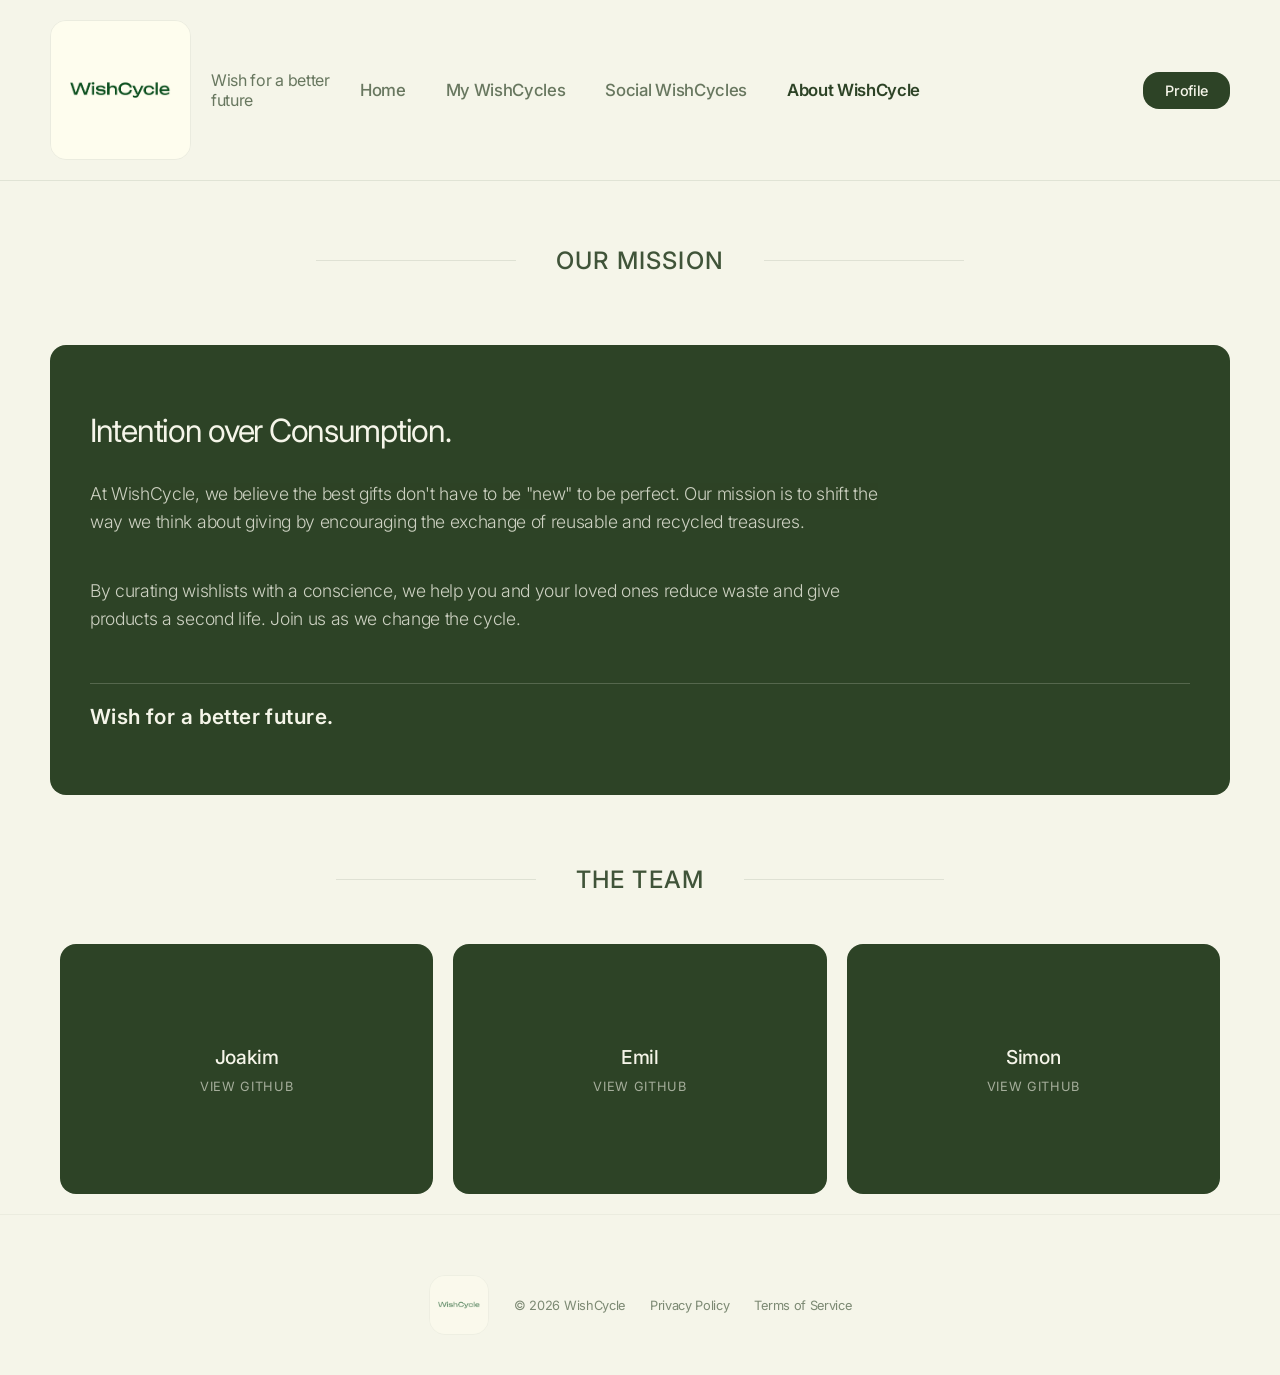
==== src/main/resources/templates/about-us.html @ 0ed9bd07 "user-profile.html created and typo in logo img fixed" ====
<!DOCTYPE html>
<html lang="en">
<head>
    <meta charset="UTF-8">
    <meta name="viewport" content="width=device-width, initial-scale=1.0">
    <title>WishCycle | About Us</title>
    <link rel="stylesheet" th:href="@{/css/style.css}" href="../static/css/style.css">
    <link href="https://fonts.googleapis.com/css2?family=Inter:wght@400;600&display=swap" rel="stylesheet">
</head>
<body>

<header class="navbar">
    <div class="header-left">
        <div class="logo">
            <a th:href="@{/homepage}" href="homepage.html">
                <img th:src="@{/images/WishCycle-Logo.png}" src="../static/images/WishCycle-Logo.png"
                     alt="WishCycle Logo">
            </a>
            <span class="slogan">Wish for a better future</span>
        </div>
    </div>

    <nav class="main-nav">
        <a th:href="@{/homepage}" href="homepage.html" class="nav-link">Home</a>
        <a th:href="@{/personal-wishcycles}" href="personal-wishcycles.html" class="nav-link">My WishCycles</a>
        <a th:href="@{/social-wishcycles}" href="social-wishcycles.html" class="nav-link">Social WishCycles</a>
        <a th:href="@{/about-us}" href="about-us.html" class="nav-link active">About WishCycle</a>
    </nav>

    <nav class="auth-buttons">
        <a th:href="@{/user-profile}" href="user-profile.html" class="btn-profile">Profile</a>
    </nav>
</header>

<main class="content-wrapper">

    <section class="wish-category">
        <h3 class="category-title">Our Mission</h3>
        <div class="boards-container">
            <div class="board-box about-hero">
                <h2>Intention over Consumption.</h2>
                <p>
                    At WishCycle, we believe the best gifts don't have to be "new" to be perfect.
                    Our mission is to shift the way we think about giving by encouraging the
                    exchange of reusable and recycled treasures.
                </p>
                <p>
                    By curating wishlists with a conscience, we help you and your loved ones
                    reduce waste and give products a second life. Join us as we change the cycle.
                </p>
                <div class="mission-slogan">Wish for a better future.</div>
            </div>
        </div>
    </section>

    <section class="wish-category">
        <h3 class="category-title">The Team</h3>
        <div class="team-container">
            <a href="https://github.com/Joakim700" class="inspo-card github-link">
                <span>Joakim</span>
                <small>View GitHub</small>
            </a>

            <a href="https://github.com/Mowgli-dk" class="inspo-card github-link">
                <span>Emil</span>
                <small>View GitHub</small>
            </a>

            <a href="https://github.com/SimonBeCh" class="inspo-card github-link">
                <span>Simon</span>
                <small>View GitHub</small>
            </a>
        </div>
    </section>

</main>

<footer class="main-footer">
    <div class="footer-content-minimal">
        <a th:href="@{homepage}" href="homepage.html">
            <img th:src="@{/images/WishCycle-Logo.png}" src="../static/images/WishCycle-Logo.png" alt="WishCycle Logo"
                 class="footer-logo">
        </a>
        <span class="footer-tag">© 2026 WishCycle</span>
        <a href="#" class="footer-link">Privacy Policy</a>
        <a href="#" class="footer-link">Terms of Service</a>
    </div>
</footer>

</body>
</html>
---- src/main/resources/static/css/style.css ----
/* 1. VARIABLE DEFINITIONS */
:root {
    --cream: #F5F5E9; /* Light background color */
    --forest-dark: #2D4326; /* Deep green for boxes and buttons */
    --text-white: #FFFFFF;
}

/* 2. GENERAL RESET */
* {
    box-sizing: border-box;
    margin: 0;
    padding: 0;
}

body {
    font-family: 'Inter', sans-serif;
    letter-spacing: -0.02em;
    background-color: var(--cream);
    color: var(--forest-dark);
    margin: 0;
    padding: 0;
    display: flex;
    flex-direction: column;
    min-height: 100vh; /* Takes up full screen height */
}

h2 {
    font-weight: 600; /* Semi-bold */
    letter-spacing: -0.04em; /* Slightly tighter for large text */
    color: var(--cream);
}

/* 3. HEADER & NAVIGATION */
.navbar {
    display: flex;
    justify-content: space-between;
    align-items: center;
    padding: 20px 50px;
    background-color: var(--cream);
    border-bottom: 1px solid rgba(45, 67, 38, 0.1);
    position: sticky;
    top: 0;
    z-index: 100;
    height: auto;
    min-height: 120px;
}

/* Target the logo container */
.logo {
    display: flex;
    align-items: center;
    gap: 15px;
}

/* Target the actual image inside that container */
.logo img {
    height: 140px;
    width: auto;
    display: block;
    cursor: pointer;
    border-radius: 16px;
    overflow: hidden;
    border: 1px solid rgba(45, 67, 38, 0.05);
    transition: opacity 0.3s ease, transform 0.2s ease;
}

.logo img:hover {
    opacity: 0.7;
    transform: scale(1.02);
    box-shadow: 0 4px 15px rgba(0, 0, 0, 0.1)
}

.slogan {
    font-size: 1rem;
    margin-left: 5px;
    opacity: 0.7;


}

/* Grouping Logo and Nav Links */
.header-left {
    flex: 1;
    display: flex;
    align-items: center;
}

/* The Navigation Link row */
.main-nav {
    flex: 1;
    display: flex;
    justify-content: center;
    gap: 40px;
}

/* Individual Link Styling (Matching Footer Style) */
.nav-link {
    text-decoration: none;
    color: var(--forest-dark);
    font-size: 1.05rem;
    font-weight: 500;
    opacity: 0.7;
    transition: opacity 0.2s ease;
    white-space: nowrap;
}

.nav-link:hover {
    opacity: 1;
}

/* Active state (Optional: makes the current page link look darker) */
.nav-link.active {
    opacity: 1;
    font-weight: 600;
}

.header-left, .auth-buttons {
    flex: 1;
    display: flex;
    align-items: center;
}

.auth-buttons {
    flex: 1;
    display: flex;
    justify-content: flex-end;
    gap: 15px;
}

/* Rectangle Buttons */
.btn-login, .btn-signup {
    background-color: var(--forest-dark);
    color: var(--cream);
    border: none;
    padding: 10px 22px;
    cursor: pointer;
    font-size: 0.9rem;
    font-weight: 500;
    text-decoration: none;
    transition: transform 0.2s ease, box-shadow 0.2s ease, background-color 0.2s ease;
    border-radius: 16px;
    overflow: hidden;
}

/* User Circle Icon */
.btn-profile {
    background-color: var(--forest-dark);
    color: var(--cream);
    border: none;
    padding: 10px 22px;
    cursor: pointer;
    font-size: 0.9rem;
    font-weight: 500;
    text-decoration: none;
    transition: transform 0.2s ease, box-shadow 0.2s ease, background-color 0.2s ease;
    border-radius: 16px;
    overflow: hidden;
}

.btn-login:hover, .btn-signup:hover, .btn-profile:hover {
    transform: translateY(-3px) scale(1.05);
    box-shadow: 0 6px 12px rgba(0, 0, 0, 0.15);
    background-color: #36522e;
}


/* 4. MAIN BOARDS SECTION (The two big green boxes) */
.boards-container {
    display: flex;
    gap: 20px;
    height: 450px;
    margin-top: 40px;
    padding: 0 50px;
}

.board-box {
    text-decoration: none;
    display: flex;
    flex-direction: column;
    flex: 1;
    background-color: var(--forest-dark);
    color: var(--cream);
    padding: 40px;
    transition: transform 0.2s ease, box-shadow 0.2s ease;
    cursor: pointer;
    -webkit-font-smoothing: antialiased;
    -moz-osx-font-smoothing: grayscale;
    border-radius: 16px;
    overflow: hidden;
}

.board-box:hover {
    text-decoration: none;
    transform: translateY(-5px);
    box-shadow: 0 6px 12px rgba(0, 0, 0, 0.15);
    background-color: #36522e;
}

.board-box h2 {
    font-size: 2rem;
    font-weight: 400;
    color: var(--cream);
    margin-bottom: 10px;
    text-decoration: none;
}

.board-box p {
    font-size: 1rem;
    color: var(--cream);
    opacity: 0.6;
    font-weight: 300;
    line-height: 1.4;
}

.board-box:hover p {
    opacity: 1;
    transition: opacity 0.2s ease;
}

/* 5. INSPO SECTION (The bottom row) */
.inspo-container {
    background-color: transparent; /* This removes the border-to-border green bar */
    display: flex;
    gap: 20px; /* Same gap as boards-container */
    padding: 20px 50px; /* 50px side padding matches your boards perfectly */
    margin-top: 10px;
    flex-wrap: wrap;
}

.inspo-card {
    background-color: var(--forest-dark); /* Now the boxes themselves are green */
    color: var(--cream); /* Text turns cream to be readable */
    flex: 1 1 calc(33.333% - 20px);
    height: 250px;
    display: flex;
    flex-direction: column;
    align-items: center;
    justify-content: center;
    font-size: 1.2rem;
    font-weight: 500;
    transition: transform 0.2s ease, box-shadow 0.2s ease;
    cursor: pointer;
    border-radius: 16px;
    overflow: hidden;
    min-width: 200px;

}

.inspo-card:hover {
    transform: translateY(-5px);
    box-shadow: 0 6px 12px rgba(0, 0, 0, 0.15);
    background-color: #36522e;

}


/* --- Login Page and Sign Up Page Specific Styles --- */

/* Centering the login card on the screen */
.login-body, .signup-body {
    display: flex;
    justify-content: center;
    align-items: center;
    min-height: 100vh;
}

.login-card, .signup-card {
    background: white;
    padding: 40px;
    width: 100%;
    max-width: 400px;
    border: 1px solid rgba(45, 67, 38, 0.1);
    text-align: center;
    border-radius: 16px;
    overflow: hidden;
}

.login-logo img, .signup-logo img {
    height: 60px;
    margin-bottom: 20px;
    border: 1px solid rgba(45, 67, 38, 0.1);
    border-radius: 16px;
    overflow: hidden;
}

.login-card h2, .signup-card h2 {
    font-family: 'Inter', sans-serif;
    margin-bottom: 10px;
    color: var(--forest-dark);
}

.login-card p, .signup-card p {
    font-family: 'Inter', sans-serif;
    font-size: 0.9rem;
    color: var(--forest-dark);
    margin-bottom: 30px;
}

.login-logo-container, .signup-logo-container {
    padding-bottom: 20px; /* Space between logo and the line */
    margin-bottom: 25px; /* Space between the line and the text below */
    border-bottom: 1px solid rgba(45, 67, 38, 0.15); /* Light forest-green line */
    display: flex;
    justify-content: center;
    margin-left: auto;
    margin-right: auto;
    width: 80%;
}

.login-logo-container img, .signup-logo-container img {
    height: 160px; /* Adjust based on your logo's look */
    width: auto;
    border-radius: 16px;
    overflow: hidden;
}

/* Input Styles */
.input-group {
    text-align: left;
    margin-bottom: 20px;
}

.input-group label {
    display: block;
    font-size: 0.85rem;
    font-weight: 600;
    margin-bottom: 5px;
    color: var(--forest-dark);
}

.input-group input {
    width: 100%;
    padding: 12px;
    border: 1px solid var(--forest-dark);
    font-family: inherit;
    font-size: 1rem;
    border-radius: 16px;
    overflow: hidden;
}

.input-group input:focus {
    outline: 2px solid var(--forest-dark);
    border-color: var(--forest-dark);
}

.btn-primary {
    width: 100%;
    background-color: var(--forest-dark);
    color: white;
    border: none;
    padding: 14px;
    font-size: 1rem;
    font-weight: 600;
    cursor: pointer;
    margin-top: 10px;
    border-radius: 16px;
    overflow: hidden;
}

.login-footer, .signup-footer {
    margin-top: 25px;
    font-size: 0.85rem;
}

.login-footer a, .signup-footer a {
    color: var(--forest-dark);
    font-weight: 600;
    text-decoration: none;
}


/* --- Footer Styling --- */
.main-footer {
    width: 100%;
    padding: 60px 50px 40px 50px;
    background-color: var(--cream);
    margin-top: auto;
    border-top: 1px solid rgba(45, 67, 38, 0.05);
}

.footer-content-minimal {
    display: flex;
    justify-content: center;
    align-items: center;
    flex-wrap: wrap;
    gap: 25px;
    max-width: 1100px;
    margin: 0 auto;
}

.footer-logo {
    height: 60px;
    width: auto;
    opacity: 0.6;
    display: block;
    cursor: pointer;
    border-radius: 16px;
    overflow: hidden;
    border: 1px solid rgba(45, 67, 38, 0.05);
    transition: opacity 0.3s ease, transform 0.2s ease;
}

.footer-logo:hover {
    opacity: 1;
}

.footer-tag, .footer-link {
    color: var(--forest-dark);
    font-size: 0.8rem;
    text-decoration: none;
    opacity: 0.6;
    font-weight: 400;
    transition: opacity 0.2s ease;
}

.footer-link:hover {
    opacity: 1;
    color: var(--forest-dark);
}

/* --- Personal WishCycles Specifics --- */

.content-wrapper {
    padding-top: 5px; /* Space below the navbar */
    display: flex;
    flex-direction: column;
    gap: 10px; /* Space between the two categories */
}

.wish-category {
    display: flex;
    flex-direction: column;
}

.category-title {
    display: flex;
    align-items: center;
    text-align: center;
    justify-content: center;
    font-family: 'Inter', sans-serif;
    font-size: 1.5rem;
    font-weight: 500;
    color: var(--forest-dark);
    opacity: 0.9;
    margin: 60px 0 30px 0;
    width: 100%;
    letter-spacing: 0.05em;
    text-transform: uppercase;

}

/* The Subtle Lines */
.category-title::before,
.category-title::after {
    content: "";
    flex: 1;
    border-bottom: 1px solid rgba(45, 67, 38, 0.12); /* Very light forest line */
    margin: 0 40px; /* Space between the text and the lines */
    max-width: 200px; /* Adjust this to make the lines longer or shorter */
}

/* Ensure the inspo-container in this view doesn't have top margin
   since the category title handles the spacing */
.wish-category .inspo-container {
    margin-top: 0;
}



/* --- About Us Page Styling*/

/* Styling for the GitHub links on the About page */
.github-link {
    text-decoration: none;
    text-align: center;
    display: flex;
    flex-direction: column;
    gap: 10px;
}

.github-link small {
    font-size: 0.8rem;
    opacity: 0.6;
    font-weight: 400;
    text-transform: uppercase;
    letter-spacing: 0.05em;
}

.github-link:hover small {
    opacity: 1;
}

.about-hero {
    cursor: default;
    height: auto;
    min-height: 300px;
    justify-content: center;
}

.about-hero p {
    max-width: 800px;
    margin-top: 20px;
    font-size: 1.1rem;
    opacity: 0.8;
    margin-bottom: 20px;
    line-height: 1.6;
}

.mission-slogan {
    margin-top: 30px;
    font-weight: 600;
    font-size: 1.3rem;
    color: var(--cream);
    letter-spacing: 0.02em;
    border-top: 1px solid rgba(245, 245, 233, 0.2); /* Subtle cream line */
    padding-top: 20px;
    display: inline-block;
}

.team-container {
    display: flex;
    gap: 20px;
    padding: 20px 50px;
    justify-content: center; /* Centers the three boxes */
}

.team-container .inspo-card {
    /* This overrides the 25% width and sets it to roughly 33% */
    flex: 0 1 calc(33.333% - 20px);
    min-width: 250px; /* Prevents them from getting too skinny */
}


/* --- User Profile Page Styling --- */

/* Center the profile on the page */
.profile-centered {
    display: flex;
    justify-content: center;
    align-items: center;
    padding: 60px 20px;
    flex-grow: 1;
}

.profile-card {
    background-color: white;
    width: 100%;
    max-width: 500px;
    padding: 40px;
    border-radius: 16px;
    border: 1px solid rgba(45, 67, 38, 0.1);
    box-shadow: 0 4px 20px rgba(0,0,0,0.05);
    text-align: center;
}

/* The Circle Avatar */
.profile-avatar {
    width: 80px;
    height: 80px;
    background-color: var(--forest-dark);
    color: var(--cream);
    border-radius: 50%;
    display: flex;
    align-items: center;
    justify-content: center;
    font-size: 2rem;
    font-weight: 600;
    margin: 0 auto 20px auto;
    text-transform: uppercase;
}

.profile-header h2 {
    color: var(--forest-dark);
    font-size: 1.8rem;
    margin-bottom: 5px;
}

.member-since {
    font-size: 0.9rem;
    opacity: 0.6;
    margin-bottom: 30px;
}

/* Detail Rows */
.profile-details {
    text-align: left;
    border-top: 1px solid rgba(45, 67, 38, 0.1);
    padding-top: 30px;
}

.detail-item {
    margin-bottom: 25px;
}

.detail-item label {
    display: block;
    font-size: 0.75rem;
    font-weight: 600;
    text-transform: uppercase;
    letter-spacing: 0.05em;
    color: var(--forest-dark);
    opacity: 0.5;
    margin-bottom: 5px;
}

.detail-item p {
    font-size: 1.1rem;
    color: var(--forest-dark);
    font-weight: 500;
}

.hint {
    font-size: 0.75rem;
    opacity: 0.5;
    font-style: italic;
}

/* Buttons */
.profile-actions {
    display: flex;
    flex-direction: column;
    gap: 10px;
    margin-top: 20px;
}

.btn-secondary {
    background: transparent;
    border: 1px solid var(--forest-dark);
    color: var(--forest-dark);
    padding: 12px;
    border-radius: 12px;
    cursor: pointer;
    font-weight: 600;
    transition: all 0.2s ease;
}

.btn-secondary:hover {
    background: var(--forest-dark);
    color: var(--cream);
}

.btn-logout {
    background: transparent;
    border: none;
    color: #a34b4b; /* Subtle red for logout */
    padding: 10px;
    cursor: pointer;
    font-size: 0.9rem;
    text-decoration: underline;
}
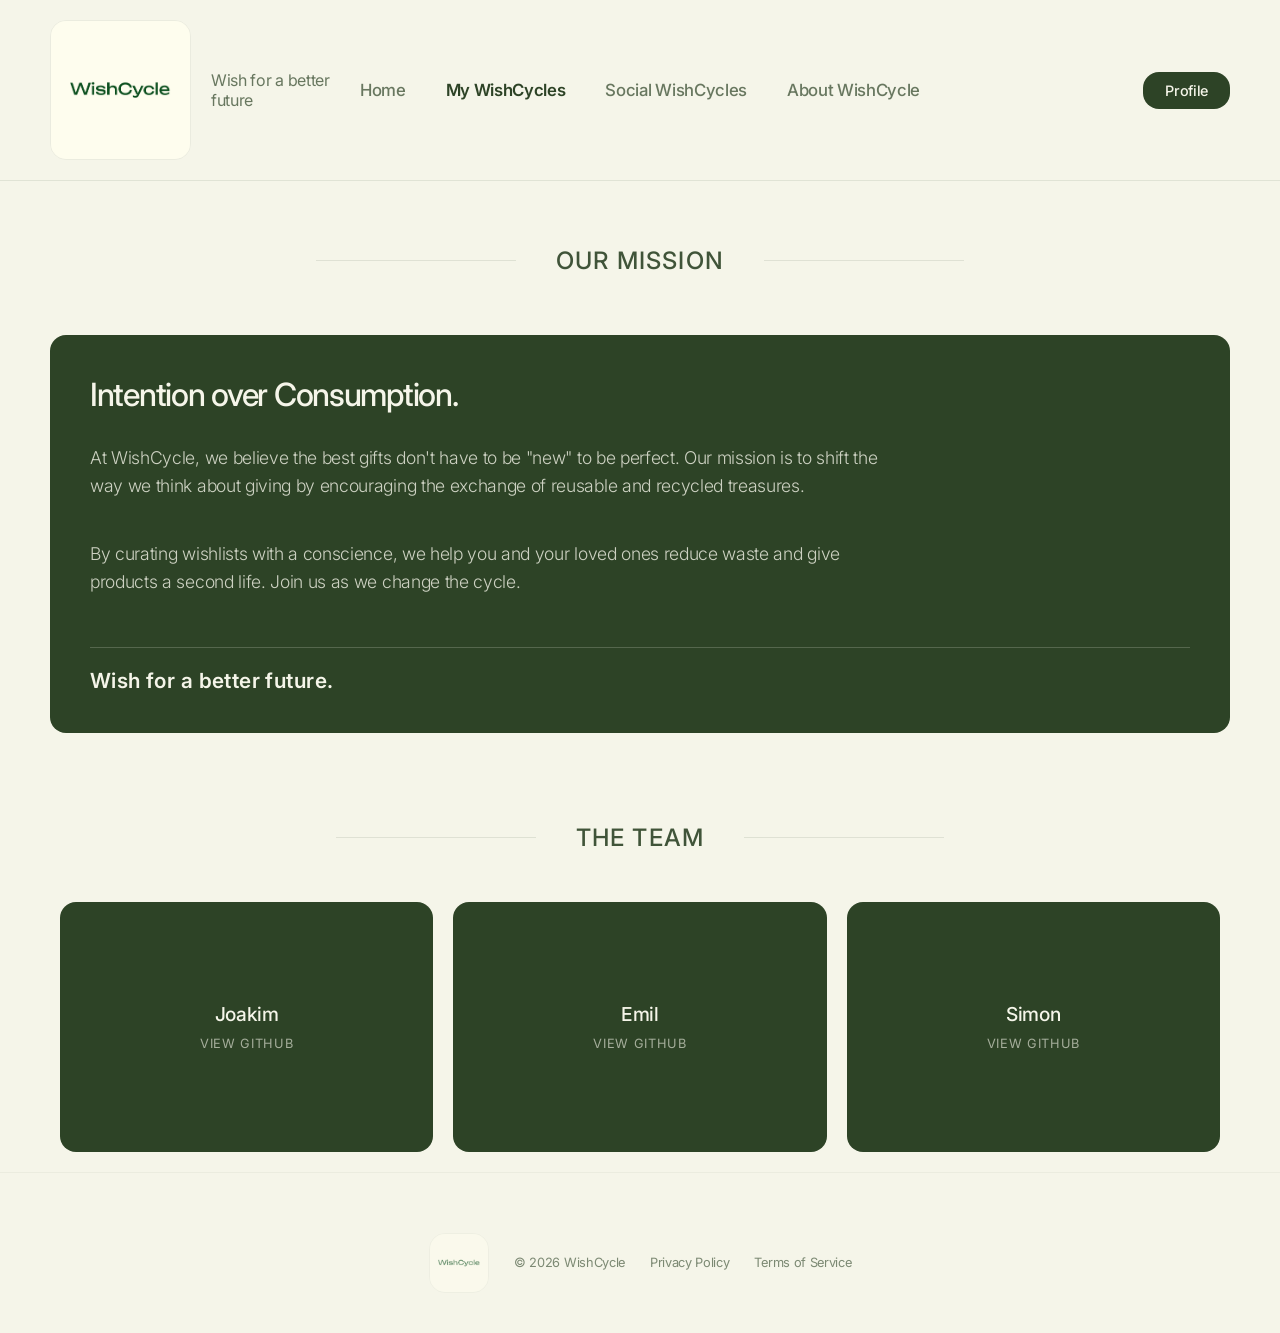
==== commit b79cf4d0: "fixed html redirects that demand memberId" ====
--- a/src/main/resources/templates/about-us.html
+++ b/src/main/resources/templates/about-us.html
@@ -12,7 +12,7 @@
 <header class="navbar">
     <div class="header-left">
         <div class="logo">
-            <a th:href="@{/homepage}" href="homepage.html">
+            <a th:href="@{/wishcycle/homepage}" href="homepage.html">
                 <img th:src="@{/images/WishCycle-Logo.png}" src="../static/images/WishCycle-Logo.png"
                      alt="WishCycle Logo">
             </a>
@@ -21,15 +21,22 @@
     </div>
 
     <nav class="main-nav">
-        <a th:href="@{/homepage}" href="homepage.html" class="nav-link">Home</a>
-        <a th:href="@{/personal-wishcycles}" href="personal-wishcycles.html" class="nav-link">My WishCycles</a>
-        <a th:href="@{/social-wishcycles}" href="social-wishcycles.html" class="nav-link">Social WishCycles</a>
-        <a th:href="@{/about-us}" href="about-us.html" class="nav-link active">About WishCycle</a>
+        <a th:href="@{/wishcycle/homepage}" class="nav-link">Home</a>
+
+        <a th:href="@{/wishcycle/wishlists/{id}(id=${session.member.memberId})}"
+           class="nav-link active">My WishCycles</a>
+
+        <a th:href="@{/wishcycle/social-wishlists/{id}(id=${session.member.memberId})}"
+           class="nav-link">Social WishCycles</a>
+        <a th:href="@{/wishcycle/about-us}" href="about-us.html" class="nav-link">About WishCycle</a>
     </nav>
 
     <nav class="auth-buttons">
-        <a th:href="@{/user-profile}" href="user-profile.html" class="btn-profile">Profile</a>
+        <a th:href="@{/wishcycle/login/profile/{id}(id=${session.member.memberId})}"
+           class="btn-profile">Profile</a>
     </nav>
+</header>
+
 </header>
 
 <main class="content-wrapper">
--- a/src/main/resources/static/css/style.css
+++ b/src/main/resources/static/css/style.css
@@ -165,92 +165,142 @@
 
 
 /* 4. MAIN BOARDS SECTION (The two big green boxes) */
+
+.board-box,
+.inspo-card,
+.view-link,
+.nav-link {
+    text-decoration: none !important;
+}
 .boards-container {
     display: flex;
     gap: 20px;
-    height: 450px;
-    margin-top: 40px;
-    padding: 0 50px;
+    padding: 20px 50px;
+    flex-wrap: wrap;
+    margin-top: 10px;
 }
 
 .board-box {
     text-decoration: none;
     display: flex;
     flex-direction: column;
-    flex: 1;
+    flex: 1 1 calc(33.333% - 20px);
     background-color: var(--forest-dark);
     color: var(--cream);
     padding: 40px;
-    transition: transform 0.2s ease, box-shadow 0.2s ease;
-    cursor: pointer;
-    -webkit-font-smoothing: antialiased;
-    -moz-osx-font-smoothing: grayscale;
-    border-radius: 16px;
-    overflow: hidden;
-}
-
+    border-radius: 16px;
+    min-width: 300px;
+    min-height: 250px;
+    transition: transform 0.3s cubic-bezier(0.175, 0.885, 0.32, 1.275),
+    box-shadow 0.3s ease,
+    background-color 0.3s ease;
+    cursor: pointer;
+    overflow: hidden;
+}
+
+/* The "Pop and Highlight" Effect */
 .board-box:hover {
-    text-decoration: none;
-    transform: translateY(-5px);
-    box-shadow: 0 6px 12px rgba(0, 0, 0, 0.15);
-    background-color: #36522e;
+    transform: translateY(-8px) scale(1.01);
+    background-color: #36522e; /* Light up green */
+    box-shadow: 0 12px 24px rgba(0, 0, 0, 0.2);
 }
 
 .board-box h2 {
     font-size: 2rem;
-    font-weight: 400;
-    color: var(--cream);
+    font-weight: 500;
     margin-bottom: 10px;
+    color: var(--cream);
+    border-bottom: none;
     text-decoration: none;
 }
 
 .board-box p {
     font-size: 1rem;
-    color: var(--cream);
-    opacity: 0.6;
+    opacity: 0.7;
     font-weight: 300;
     line-height: 1.4;
-}
-
-.board-box:hover p {
+    margin-bottom: 20px;
+}
+
+/* The link at the bottom of the dashboard card */
+.view-link {
+    margin-top: auto;
+    font-size: 0.85rem;
+    font-weight: 600;
+    text-transform: uppercase;
+    letter-spacing: 0.05em;
+    opacity: 0.5;
+    transition: all 0.3s ease;
+}
+
+.board-box:hover .view-link {
     opacity: 1;
-    transition: opacity 0.2s ease;
+    transform: translateX(5px);
+    text-decoration: none;
 }
 
 /* 5. INSPO SECTION (The bottom row) */
 .inspo-container {
-    background-color: transparent; /* This removes the border-to-border green bar */
-    display: flex;
-    gap: 20px; /* Same gap as boards-container */
-    padding: 20px 50px; /* 50px side padding matches your boards perfectly */
-    margin-top: 10px;
+    display: flex;
+    gap: 20px;
+    padding: 20px 50px;
     flex-wrap: wrap;
 }
 
 .inspo-card {
-    background-color: var(--forest-dark); /* Now the boxes themselves are green */
-    color: var(--cream); /* Text turns cream to be readable */
+    background-color: var(--forest-dark);
+    color: var(--cream);
     flex: 1 1 calc(33.333% - 20px);
     height: 250px;
     display: flex;
-    flex-direction: column;
     align-items: center;
     justify-content: center;
     font-size: 1.2rem;
     font-weight: 500;
-    transition: transform 0.2s ease, box-shadow 0.2s ease;
-    cursor: pointer;
-    border-radius: 16px;
-    overflow: hidden;
+    border-radius: 16px;
+    transition: transform 0.2s ease, box-shadow 0.2s ease, background-color 0.2s ease;
+    cursor: pointer;
     min-width: 200px;
-
+    text-align: center;
+    padding: 20px;
 }
 
 .inspo-card:hover {
     transform: translateY(-5px);
-    box-shadow: 0 6px 12px rgba(0, 0, 0, 0.15);
-    background-color: #36522e;
-
+    box-shadow: 0 8px 16px rgba(0, 0, 0, 0.15);
+    background-color: #36522e; /* Matches the board-box hover color */
+    text-decoration: none;
+}
+
+/* --- 6. ACTION BAR BUTTONS --- */
+.action-bar {
+    display: flex;
+    justify-content: flex-end;
+    gap: 15px;
+    padding: 20px 50px 10px 50px;
+}
+
+.btn-action {
+    text-decoration: none;
+    background-color: transparent;
+    color: var(--forest-dark);
+    border: 1px solid rgba(45, 67, 38, 0.3);
+    padding: 10px 22px;
+    border-radius: 12px;
+    font-size: 0.9rem;
+    font-weight: 500;
+    transition: all 0.2s ease;
+    display: flex;
+    align-items: center;
+    gap: 8px;
+}
+
+.btn-action:hover {
+    background-color: var(--forest-dark);
+    color: var(--cream);
+    border-color: var(--forest-dark);
+    transform: translateY(-2px);
+    box-shadow: 0 4px 10px rgba(0, 0, 0, 0.1);
 }
 
 
@@ -355,6 +405,7 @@
     margin-top: 10px;
     border-radius: 16px;
     overflow: hidden;
+    transition: transform 0.2s ease, box-shadow 0.2s ease, background-color 0.2s ease;
 }
 
 .login-footer, .signup-footer {
@@ -418,7 +469,7 @@
     color: var(--forest-dark);
 }
 
-/* --- Personal WishCycles Specifics --- */
+/* --- Personal WishCycles Styling --- */
 
 .content-wrapper {
     padding-top: 5px; /* Space below the navbar */
@@ -447,6 +498,45 @@
     letter-spacing: 0.05em;
     text-transform: uppercase;
 
+}
+
+/* Container for the buttons */
+.action-bar {
+    display: flex;
+    justify-content: flex-end; /* Aligns buttons to the right */
+    gap: 15px;
+    padding: 20px 50px 10px 50px;
+    margin-top: 10px;
+}
+
+/* Individual Action Button */
+.btn-action {
+    text-decoration: none;
+    background-color: transparent;
+    color: var(--forest-dark);
+    border: 1px solid rgba(45, 67, 38, 0.3);
+    padding: 10px 20px;
+    border-radius: 12px;
+    font-size: 0.9rem;
+    font-weight: 500;
+    transition: all 0.2s ease;
+    display: flex;
+    align-items: center;
+    gap: 8px;
+}
+
+.btn-action .icon {
+    font-size: 1.1rem;
+    font-weight: 400;
+}
+
+/* Hover State */
+.btn-action:hover {
+    background-color: var(--forest-dark);
+    color: var(--cream);
+    border-color: var(--forest-dark);
+    transform: translateY(-2px);
+    box-shadow: 0 4px 8px rgba(0, 0, 0, 0.1);
 }
 
 /* The Subtle Lines */
@@ -619,8 +709,9 @@
 .profile-actions {
     display: flex;
     flex-direction: column;
-    gap: 10px;
-    margin-top: 20px;
+    align-items: center;
+    gap: 15px;
+    margin-top: 30px;
 }
 
 .btn-secondary {
@@ -634,6 +725,24 @@
     transition: all 0.2s ease;
 }
 
+/* Ensure the primary button doesn't stretch too wide if you don't want it to */
+.profile-actions .btn-primary {
+    width: 100%;
+    max-width: 300px; /* Gives it a nice, contained look */
+    border-radius: 16px;
+}
+
+.btn-primary:hover {
+    transform: translateY(-3px) scale(1.02); /* Slight lift and grow */
+    box-shadow: 0 6px 15px rgba(0, 0, 0, 0.15); /* Soft glow/shadow */
+    background-color: #36522e; /* Slightly lighter forest green */
+}
+
+.btn-primary:active {
+    transform: translateY(-1px) scale(1.0);
+    box-shadow: 0 2px 5px rgba(0, 0, 0, 0.1);
+}
+
 .btn-secondary:hover {
     background: var(--forest-dark);
     color: var(--cream);
@@ -642,9 +751,44 @@
 .btn-logout {
     background: transparent;
     border: none;
-    color: #a34b4b; /* Subtle red for logout */
+    color: #a34b4b;
+    text-decoration: none;
     padding: 10px;
     cursor: pointer;
     font-size: 0.9rem;
-    text-decoration: underline;
-}
+    font-weight: 500;
+}
+
+.btn-logout:hover {
+    opacity: 1;
+    text-decoration: underline; /* Underline only appears on hover */
+}
+
+
+
+/* --- Forms for adding new Wishlist and Item --- */
+
+.form-layout {
+    text-align: left;
+    margin-top: 20px;
+}
+
+.custom-select {
+    width: 100%;
+    padding: 12px;
+    border: 1px solid var(--forest-dark);
+    border-radius: 16px;
+    background-color: white;
+    font-family: inherit;
+    font-size: 1rem;
+    color: var(--forest-dark);
+    appearance: none; /* Removes default arrow */
+    background-image: url("data:image/svg+xml;charset=UTF-8,%3csvg xmlns='http://www.w3.org/2000/svg' viewBox='0 0 24 24' fill='none' stroke='%232D4326' stroke-width='2' stroke-linecap='round' stroke-linejoin='round'%3e%3cpolyline points='6 9 12 15 18 9'%3e%3c/polyline%3e%3c/svg%3e");
+    background-repeat: no-repeat;
+    background-position: right 1rem center;
+    background-size: 1em;
+}
+
+.custom-select:focus {
+    outline: 2px solid var(--forest-dark);
+}
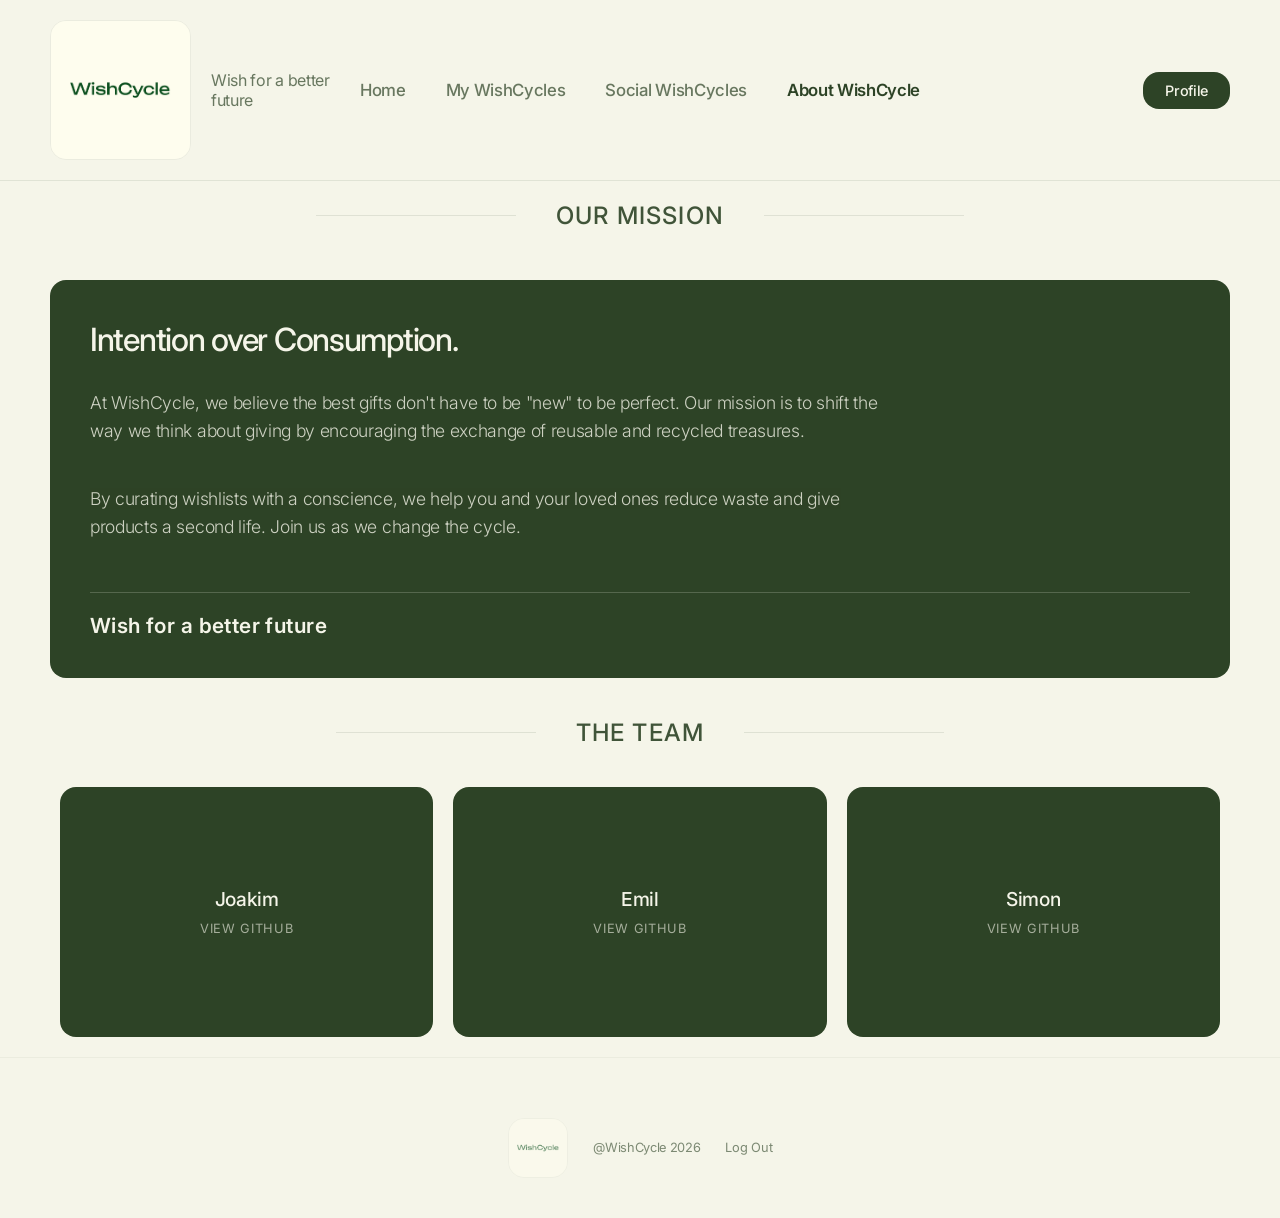
==== commit 39e20eb3: "a lot of detaling and log out added to footer" ====
--- a/src/main/resources/templates/about-us.html
+++ b/src/main/resources/templates/about-us.html
@@ -21,22 +21,15 @@
     </div>
 
     <nav class="main-nav">
-        <a th:href="@{/wishcycle/homepage}" class="nav-link">Home</a>
-
-        <a th:href="@{/wishcycle/wishlists/{id}(id=${session.member.memberId})}"
-           class="nav-link active">My WishCycles</a>
-
-        <a th:href="@{/wishcycle/social-wishlists/{id}(id=${session.member.memberId})}"
-           class="nav-link">Social WishCycles</a>
-        <a th:href="@{/wishcycle/about-us}" href="about-us.html" class="nav-link">About WishCycle</a>
+        <a th:href="@{/wishcycle/homepage}" href="homepage.html" class="nav-link">Home</a>
+        <a th:href="@{/wishcycle/wishlists/{memberId}}" href="personal-wishcycles.html" class="nav-link">My WishCycles</a>
+        <a th:href="@{/wishcycle/social-wishlists/{memberId}}" href="social-wishcycles.html" class="nav-link">Social WishCycles</a>
+        <a th:href="@{/wishcycle/about-us}" href="about-us.html" class="nav-link active">About WishCycle</a>
     </nav>
 
     <nav class="auth-buttons">
-        <a th:href="@{/wishcycle/login/profile/{id}(id=${session.member.memberId})}"
-           class="btn-profile">Profile</a>
+        <a th:href="@{/wishcycle/login/profile/{memberId}}" href="user-profile.html" class="btn-profile">Profile</a>
     </nav>
-</header>
-
 </header>
 
 <main class="content-wrapper">
@@ -55,7 +48,7 @@
                     By curating wishlists with a conscience, we help you and your loved ones
                     reduce waste and give products a second life. Join us as we change the cycle.
                 </p>
-                <div class="mission-slogan">Wish for a better future.</div>
+                <div class="mission-slogan">Wish for a better future</div>
             </div>
         </div>
     </section>
@@ -84,13 +77,12 @@
 
 <footer class="main-footer">
     <div class="footer-content-minimal">
-        <a th:href="@{homepage}" href="homepage.html">
+        <a th:href="@{/wishcycle/homepage}" href="homepage.html">
             <img th:src="@{/images/WishCycle-Logo.png}" src="../static/images/WishCycle-Logo.png" alt="WishCycle Logo"
                  class="footer-logo">
         </a>
-        <span class="footer-tag">© 2026 WishCycle</span>
-        <a href="#" class="footer-link">Privacy Policy</a>
-        <a href="#" class="footer-link">Terms of Service</a>
+        <span class="footer-tag">@WishCycle 2026</span>
+        <a th:href="@{/login-page}" href="login-page.html" class="footer-link">Log Out</a>
     </div>
 </footer>
 
--- a/src/main/resources/static/css/style.css
+++ b/src/main/resources/static/css/style.css
@@ -196,6 +196,38 @@
     background-color 0.3s ease;
     cursor: pointer;
     overflow: hidden;
+}
+
+.homepage-hero {
+    display: flex;
+    justify-content: center;
+    gap: 20px;
+    padding: 20px 50px;
+    width: 100%;
+}
+
+/* The Featured/Large Boxes */
+.large-box {
+    /* flex-grow: 2 makes it twice the size of standard boxes */
+    flex: 2 1 calc(66.666% - 20px);
+    min-height: 250px; /* Keep your existing height */
+}
+
+.homepage-hero .large-box {
+    flex: 1; /* Both grow equally */
+    min-height: 350px; /* Gives them a nice 'hero' presence */
+    max-width: calc(50% - 10px); /* Strict limit to keep them side-by-side */
+}
+
+/* Ensure the boxes don't get too cramped on smaller screens */
+@media (max-width: 800px) {
+    .homepage-hero-row {
+        flex-direction: column;
+        padding: 20px;
+    }
+    .homepage-hero,.large-box {
+        width: 100%;
+    }
 }
 
 /* The "Pop and Highlight" Effect */
@@ -472,10 +504,10 @@
 /* --- Personal WishCycles Styling --- */
 
 .content-wrapper {
-    padding-top: 5px; /* Space below the navbar */
+    padding-top: 0px; /* Space below the navbar */
     display: flex;
     flex-direction: column;
-    gap: 10px; /* Space between the two categories */
+    gap: 0px; /* Space between the two categories */
 }
 
 .wish-category {
@@ -493,10 +525,11 @@
     font-weight: 500;
     color: var(--forest-dark);
     opacity: 0.9;
-    margin: 60px 0 30px 0;
+    margin: 20px 0 20px 0;
     width: 100%;
     letter-spacing: 0.05em;
     text-transform: uppercase;
+    border-bottom: none;
 
 }
 
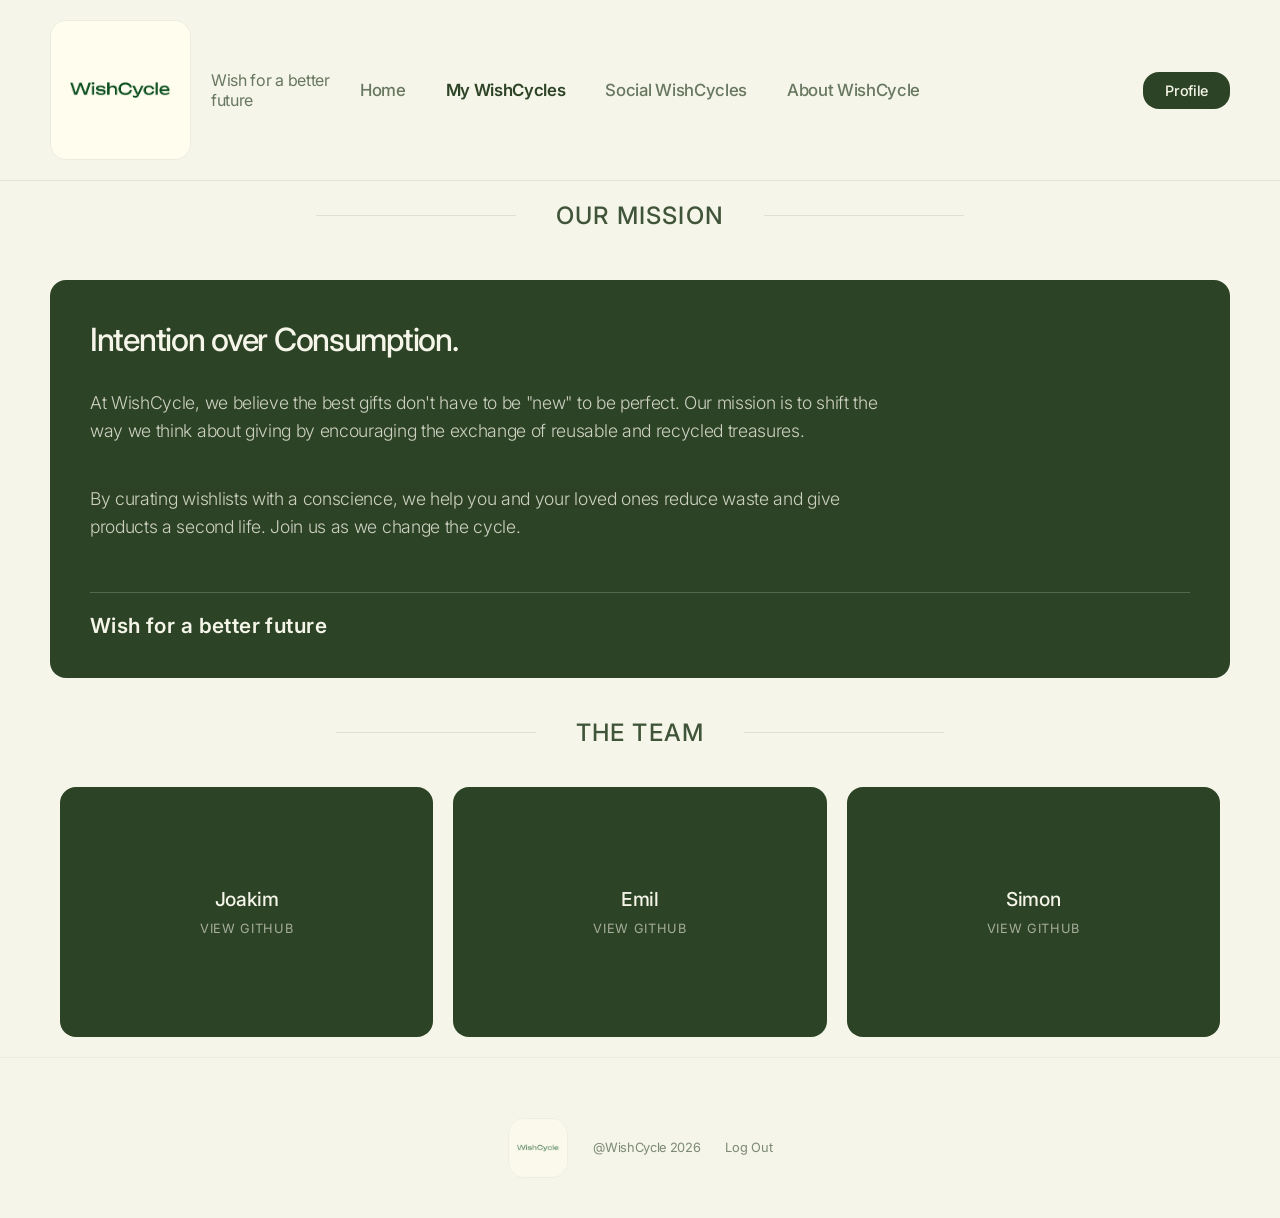
==== commit edaec53f: "a lot of detaling and log out added to footer a lot of detaling and log out added to footer" ====
--- a/src/main/resources/templates/about-us.html
+++ b/src/main/resources/templates/about-us.html
@@ -21,15 +21,22 @@
     </div>
 
     <nav class="main-nav">
-        <a th:href="@{/wishcycle/homepage}" href="homepage.html" class="nav-link">Home</a>
-        <a th:href="@{/wishcycle/wishlists/{memberId}}" href="personal-wishcycles.html" class="nav-link">My WishCycles</a>
-        <a th:href="@{/wishcycle/social-wishlists/{memberId}}" href="social-wishcycles.html" class="nav-link">Social WishCycles</a>
-        <a th:href="@{/wishcycle/about-us}" href="about-us.html" class="nav-link active">About WishCycle</a>
+        <a th:href="@{/wishcycle/homepage}" class="nav-link">Home</a>
+
+        <a th:href="@{/wishcycle/wishlists/{id}(id=${session.member.memberId})}"
+           class="nav-link active">My WishCycles</a>
+
+        <a th:href="@{/wishcycle/social-wishlists/{id}(id=${session.member.memberId})}"
+           class="nav-link">Social WishCycles</a>
+        <a th:href="@{/wishcycle/about-us}" href="about-us.html" class="nav-link">About WishCycle</a>
     </nav>
 
     <nav class="auth-buttons">
-        <a th:href="@{/wishcycle/login/profile/{memberId}}" href="user-profile.html" class="btn-profile">Profile</a>
+        <a th:href="@{/wishcycle/login/profile/{id}(id=${session.member.memberId})}"
+           class="btn-profile">Profile</a>
     </nav>
+</header>
+
 </header>
 
 <main class="content-wrapper">
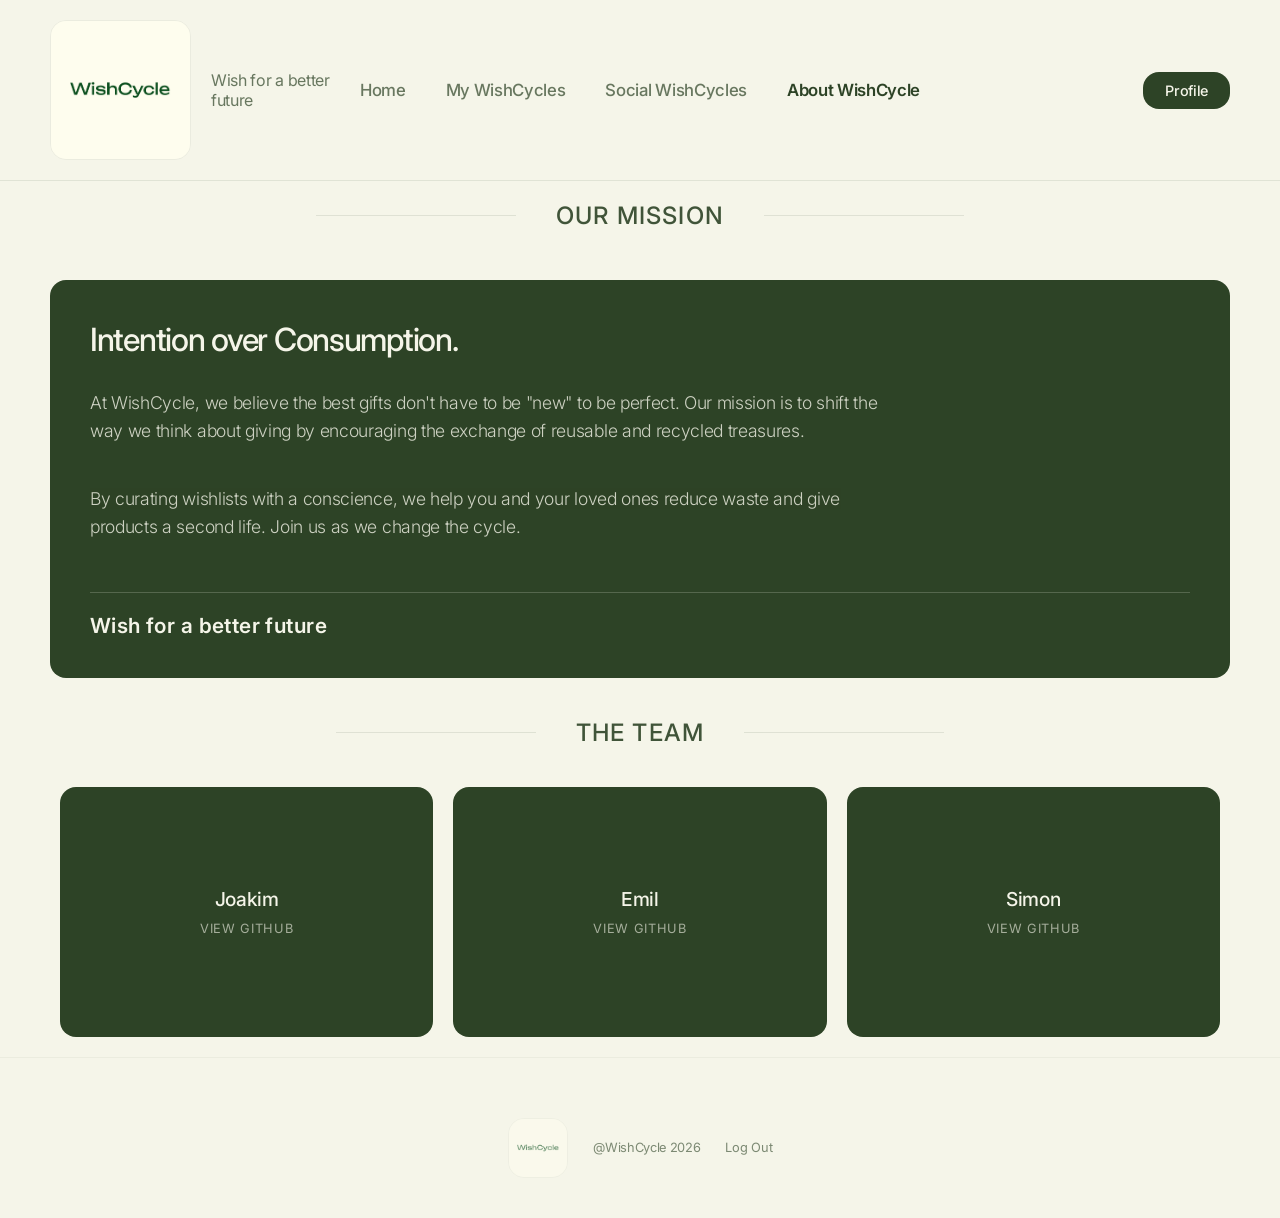
==== commit 613db290: "yderligere brugerflade fix + active site lyser i header/navbar" ====
--- a/src/main/resources/templates/about-us.html
+++ b/src/main/resources/templates/about-us.html
@@ -21,19 +21,19 @@
     </div>
 
     <nav class="main-nav">
-        <a th:href="@{/wishcycle/homepage}" class="nav-link">Home</a>
+        <a th:href="@{/wishcycle/homepage}" href="homepage.html" class="nav-link">Home</a>
 
-        <a th:href="@{/wishcycle/wishlists/{id}(id=${session.member.memberId})}"
-           class="nav-link active">My WishCycles</a>
+        <a th:href="@{/wishcycle/wishlists/{id}(id=${memberId})}" href="personal-wishcycles.html" class="nav-link">My
+            WishCycles</a>
 
-        <a th:href="@{/wishcycle/social-wishlists/{id}(id=${session.member.memberId})}"
-           class="nav-link">Social WishCycles</a>
-        <a th:href="@{/wishcycle/about-us}" href="about-us.html" class="nav-link">About WishCycle</a>
+        <a th:href="@{/wishcycle/social-wishlists/{id}(id=${memberId})}" href="social-wishcycles.html" class="nav-link">Social
+            WishCycles</a>
+
+        <a th:href="@{/wishcycle/about-us}" href="about-us.html" class="nav-link active">About WishCycle</a>
     </nav>
 
     <nav class="auth-buttons">
-        <a th:href="@{/wishcycle/login/profile/{id}(id=${session.member.memberId})}"
-           class="btn-profile">Profile</a>
+        <a th:href="@{/wishcycle/login/profile/{id}(id=${memberId})}" href="user-profile.html" class="btn-profile">Profile</a>
     </nav>
 </header>
 
